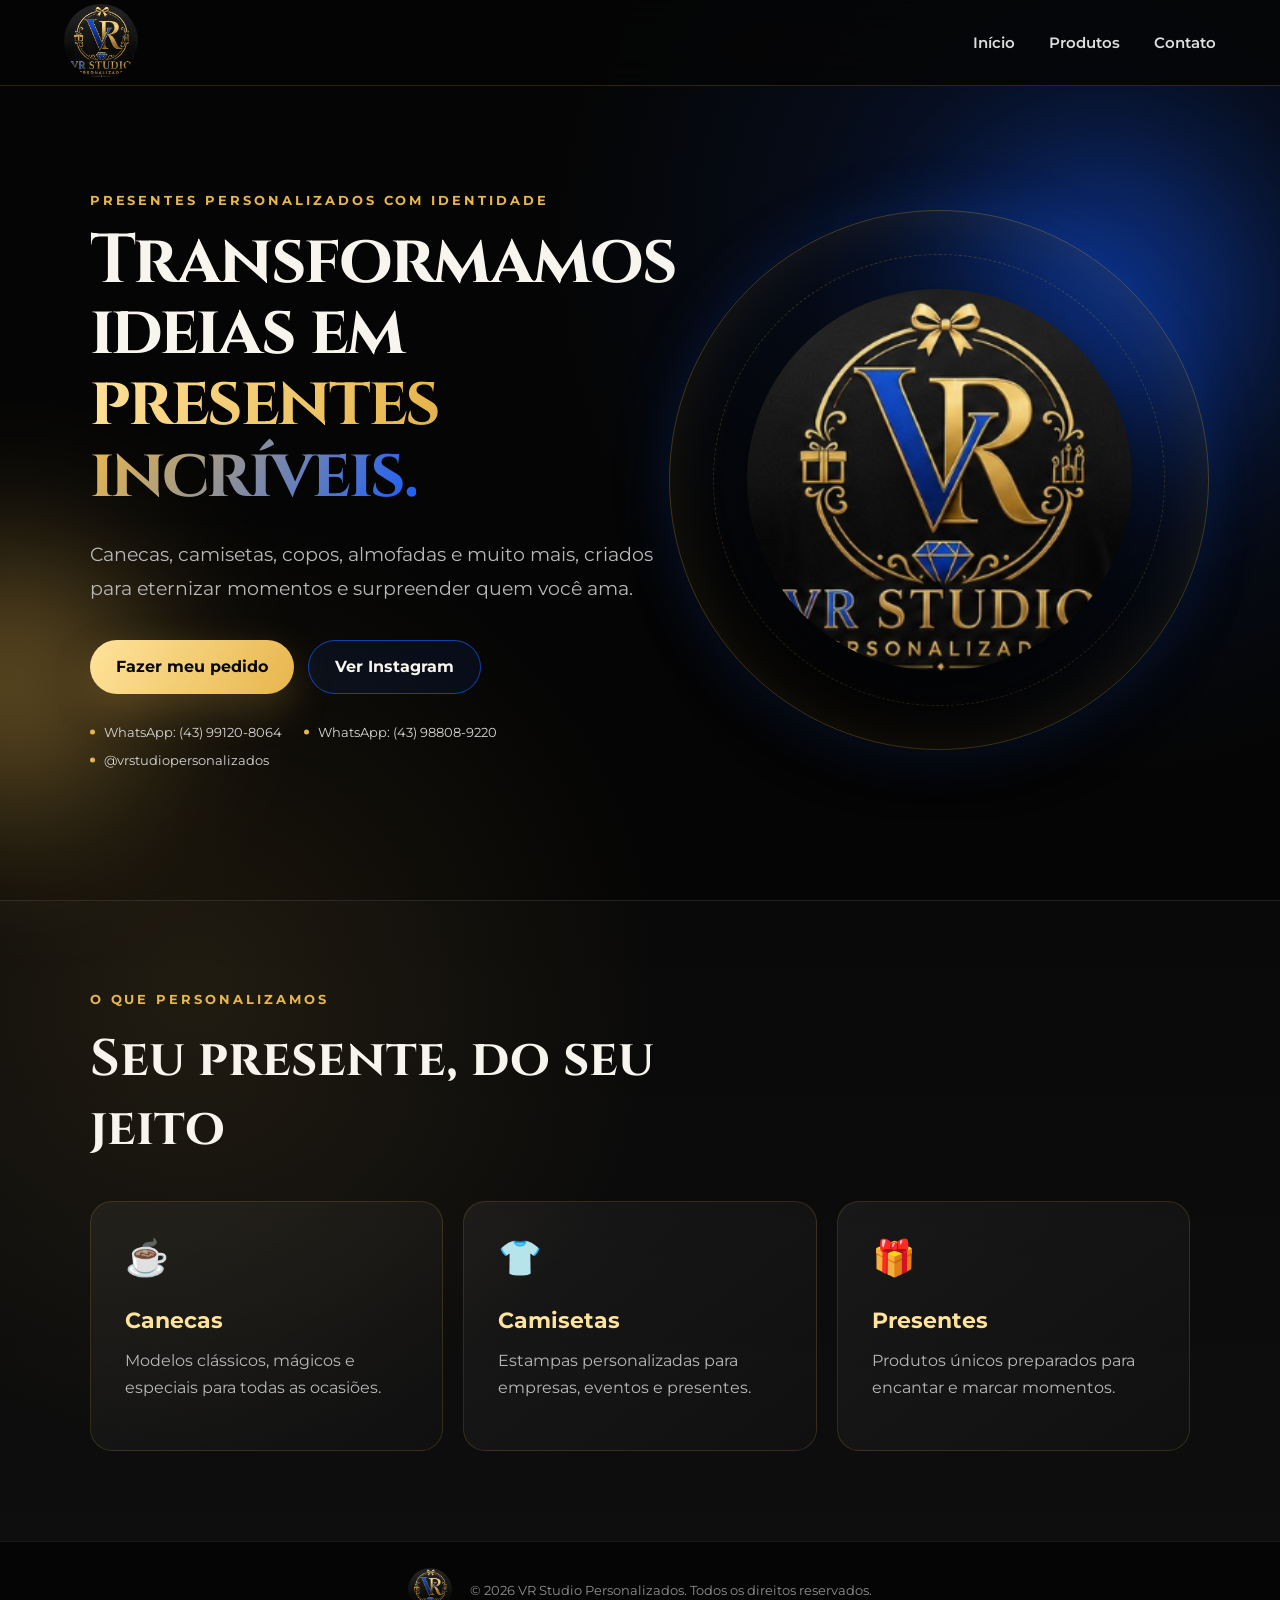
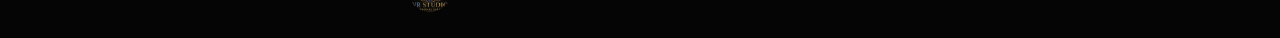
==== index.html @ 0f1881dd "Adicionar tela inicial do site" ====
<!DOCTYPE html>
<html lang="pt-BR">
<head>
  <meta charset="UTF-8">
  <meta name="viewport" content="width=device-width, initial-scale=1.0">
  <meta name="description" content="VR Studio Personalizados: presentes e produtos personalizados feitos para surpreender.">
  <title>VR Studio Personalizados</title>
  <link rel="preconnect" href="https://fonts.googleapis.com">
  <link rel="preconnect" href="https://fonts.gstatic.com" crossorigin>
  <link href="https://fonts.googleapis.com/css2?family=Cinzel:wght@500;600;700&family=Montserrat:wght@400;500;600;700&display=swap" rel="stylesheet">
  <link rel="stylesheet" href="style.css">
</head>
<body>
  <header class="topbar">
    <a class="brand" href="#inicio" aria-label="VR Studio Personalizados">
      <img src="assets/logo-vr-studio.png" alt="Logo VR Studio Personalizados">
    </a>

    <button class="menu-button" aria-label="Abrir menu" aria-expanded="false">
      <span></span><span></span><span></span>
    </button>

    <nav class="nav">
      <a href="#inicio">Início</a>
      <a href="#produtos">Produtos</a>
      <a href="#contato">Contato</a>
    </nav>
  </header>

  <main>
    <section class="hero" id="inicio">
      <div class="glow glow-one"></div>
      <div class="glow glow-two"></div>

      <div class="hero-content">
        <p class="eyebrow">Presentes personalizados com identidade</p>
        <h1>Transformamos ideias em <span>presentes incríveis.</span></h1>
        <p class="hero-text">
          Canecas, camisetas, copos, almofadas e muito mais, criados para
          eternizar momentos e surpreender quem você ama.
        </p>

        <div class="actions">
          <a class="button button-primary"
             href="https://wa.me/5543991208064?text=Olá%20VR%20Studio!%20Quero%20fazer%20um%20pedido."
             target="_blank" rel="noopener">
            Fazer meu pedido
          </a>
          <a class="button button-secondary"
             href="https://instagram.com/vrstudiopersonalizados"
             target="_blank" rel="noopener">
            Ver Instagram
          </a>
        </div>

        <div class="contacts" id="contato">
          <span>WhatsApp: (43) 99120-8064</span>
          <span>WhatsApp: (43) 98808-9220</span>
          <span>@vrstudiopersonalizados</span>
        </div>
      </div>

      <div class="hero-visual" aria-hidden="true">
        <div class="logo-halo"></div>
        <img src="assets/logo-vr-studio.png" alt="">
      </div>
    </section>

    <section class="products" id="produtos">
      <div class="section-heading">
        <p class="eyebrow">O que personalizamos</p>
        <h2>Seu presente, do seu jeito</h2>
      </div>

      <div class="product-grid">
        <article class="product-card">
          <span class="product-icon">☕</span>
          <h3>Canecas</h3>
          <p>Modelos clássicos, mágicos e especiais para todas as ocasiões.</p>
        </article>

        <article class="product-card">
          <span class="product-icon">👕</span>
          <h3>Camisetas</h3>
          <p>Estampas personalizadas para empresas, eventos e presentes.</p>
        </article>

        <article class="product-card">
          <span class="product-icon">🎁</span>
          <h3>Presentes</h3>
          <p>Produtos únicos preparados para encantar e marcar momentos.</p>
        </article>
      </div>
    </section>
  </main>

  <footer>
    <img src="assets/logo-vr-studio.png" alt="VR Studio Personalizados">
    <p>© <span id="year"></span> VR Studio Personalizados. Todos os direitos reservados.</p>
  </footer>

  <script src="script.js"></script>
</body>
</html>
---- style.css ----
:root {
  --black: #050505;
  --black-soft: #101010;
  --gold: #e7b64d;
  --gold-light: #ffe39b;
  --blue: #155cff;
  --white: #f8f5ee;
  --gray: #b8b8b8;
}

* {
  box-sizing: border-box;
  margin: 0;
  padding: 0;
}

html {
  scroll-behavior: smooth;
}

body {
  min-height: 100vh;
  overflow-x: hidden;
  color: var(--white);
  background:
    radial-gradient(circle at 85% 15%, rgba(21, 92, 255, .16), transparent 30%),
    radial-gradient(circle at 15% 60%, rgba(231, 182, 77, .10), transparent 32%),
    var(--black);
  font-family: "Montserrat", sans-serif;
}

a {
  color: inherit;
  text-decoration: none;
}

.topbar {
  position: fixed;
  z-index: 20;
  top: 0;
  left: 0;
  width: 100%;
  height: 86px;
  display: flex;
  align-items: center;
  justify-content: space-between;
  padding: 10px clamp(22px, 5vw, 80px);
  border-bottom: 1px solid rgba(231, 182, 77, .18);
  background: rgba(5, 5, 5, .82);
  backdrop-filter: blur(18px);
}

.brand img {
  width: 74px;
  height: 74px;
  object-fit: contain;
  border-radius: 50%;
}

.nav {
  display: flex;
  align-items: center;
  gap: 34px;
}

.nav a {
  position: relative;
  color: #dedede;
  font-weight: 600;
  font-size: .92rem;
}

.nav a::after {
  content: "";
  position: absolute;
  left: 0;
  bottom: -8px;
  width: 0;
  height: 2px;
  background: linear-gradient(90deg, var(--blue), var(--gold));
  transition: width .25s ease;
}

.nav a:hover::after {
  width: 100%;
}

.menu-button {
  display: none;
  width: 42px;
  height: 42px;
  border: 1px solid rgba(231, 182, 77, .35);
  border-radius: 10px;
  background: transparent;
  cursor: pointer;
}

.menu-button span {
  display: block;
  width: 20px;
  height: 2px;
  margin: 4px auto;
  background: var(--gold);
}

.hero {
  position: relative;
  min-height: 100vh;
  display: grid;
  grid-template-columns: 1.08fr .92fr;
  align-items: center;
  gap: 50px;
  padding: 130px clamp(24px, 7vw, 110px) 70px;
  isolation: isolate;
}

.hero-content {
  position: relative;
  z-index: 3;
  max-width: 720px;
}

.eyebrow {
  margin-bottom: 18px;
  color: var(--gold);
  font-size: .84rem;
  font-weight: 700;
  letter-spacing: .22em;
  text-transform: uppercase;
}

h1, h2 {
  font-family: "Cinzel", serif;
}

h1 {
  max-width: 790px;
  font-size: clamp(2.8rem, 5.4vw, 6rem);
  line-height: 1.03;
  letter-spacing: -.035em;
}

h1 span {
  color: transparent;
  background: linear-gradient(120deg, var(--gold-light), var(--gold), var(--blue));
  -webkit-background-clip: text;
  background-clip: text;
}

.hero-text {
  max-width: 650px;
  margin-top: 26px;
  color: var(--gray);
  font-size: clamp(1rem, 1.5vw, 1.2rem);
  line-height: 1.8;
}

.actions {
  display: flex;
  flex-wrap: wrap;
  gap: 14px;
  margin-top: 34px;
}

.button {
  min-height: 54px;
  display: inline-flex;
  align-items: center;
  justify-content: center;
  padding: 0 26px;
  border-radius: 999px;
  font-weight: 700;
  transition: transform .25s ease, box-shadow .25s ease, border-color .25s ease;
}

.button:hover {
  transform: translateY(-3px);
}

.button-primary {
  color: #080808;
  background: linear-gradient(120deg, var(--gold-light), var(--gold));
  box-shadow: 0 15px 40px rgba(231, 182, 77, .22);
}

.button-secondary {
  border: 1px solid rgba(21, 92, 255, .65);
  background: rgba(21, 92, 255, .08);
}

.contacts {
  display: flex;
  flex-wrap: wrap;
  gap: 12px 22px;
  margin-top: 30px;
  color: #d6d6d6;
  font-size: .84rem;
}

.contacts span {
  position: relative;
  padding-left: 14px;
}

.contacts span::before {
  content: "";
  position: absolute;
  top: 50%;
  left: 0;
  width: 5px;
  height: 5px;
  border-radius: 50%;
  background: var(--gold);
  transform: translateY(-50%);
}

.hero-visual {
  position: relative;
  z-index: 2;
  min-height: 560px;
  display: grid;
  place-items: center;
}

.hero-visual img {
  position: relative;
  z-index: 2;
  width: min(90%, 520px);
  border-radius: 50%;
  filter: drop-shadow(0 35px 50px rgba(0,0,0,.7));
  animation: float 5s ease-in-out infinite;
}

.logo-halo {
  position: absolute;
  width: min(78vw, 540px);
  aspect-ratio: 1;
  border: 1px solid rgba(231, 182, 77, .28);
  border-radius: 50%;
  box-shadow:
    0 0 60px rgba(21, 92, 255, .17),
    inset 0 0 60px rgba(231, 182, 77, .10);
}

.logo-halo::before,
.logo-halo::after {
  content: "";
  position: absolute;
  border-radius: 50%;
}

.logo-halo::before {
  inset: 8%;
  border: 1px dashed rgba(231, 182, 77, .22);
  animation: spin 22s linear infinite;
}

.logo-halo::after {
  inset: 18%;
  background: radial-gradient(circle, rgba(21, 92, 255, .21), transparent 65%);
}

.glow {
  position: absolute;
  z-index: 0;
  border-radius: 50%;
  filter: blur(80px);
  opacity: .42;
}

.glow-one {
  width: 300px;
  height: 300px;
  right: 2%;
  top: 17%;
  background: var(--blue);
}

.glow-two {
  width: 260px;
  height: 260px;
  left: -120px;
  bottom: 10%;
  background: var(--gold);
}

.products {
  padding: 90px clamp(24px, 7vw, 110px);
  border-top: 1px solid rgba(255,255,255,.07);
  background: linear-gradient(180deg, rgba(255,255,255,.015), rgba(255,255,255,.035));
}

.section-heading {
  max-width: 700px;
  margin-bottom: 38px;
}

.section-heading h2 {
  font-size: clamp(2rem, 4vw, 3.8rem);
}

.product-grid {
  display: grid;
  grid-template-columns: repeat(3, 1fr);
  gap: 20px;
}

.product-card {
  min-height: 250px;
  padding: 34px;
  border: 1px solid rgba(231, 182, 77, .16);
  border-radius: 22px;
  background: linear-gradient(145deg, rgba(255,255,255,.055), rgba(255,255,255,.015));
  transition: transform .3s ease, border-color .3s ease;
}

.product-card:hover {
  transform: translateY(-8px);
  border-color: rgba(231, 182, 77, .48);
}

.product-icon {
  display: block;
  margin-bottom: 28px;
  font-size: 2.2rem;
}

.product-card h3 {
  margin-bottom: 14px;
  color: var(--gold-light);
  font-size: 1.35rem;
}

.product-card p {
  color: var(--gray);
  line-height: 1.7;
}

footer {
  display: flex;
  align-items: center;
  justify-content: center;
  gap: 18px;
  padding: 26px;
  border-top: 1px solid rgba(255,255,255,.08);
  color: #909090;
  font-size: .82rem;
  text-align: center;
}

footer img {
  width: 44px;
  height: 44px;
  object-fit: cover;
  border-radius: 50%;
}

@keyframes float {
  0%, 100% { transform: translateY(0); }
  50% { transform: translateY(-14px); }
}

@keyframes spin {
  to { transform: rotate(360deg); }
}

@media (max-width: 900px) {
  .hero {
    grid-template-columns: 1fr;
    text-align: center;
    padding-top: 130px;
  }

  .hero-content,
  .hero-text {
    margin-left: auto;
    margin-right: auto;
  }

  .actions,
  .contacts {
    justify-content: center;
  }

  .hero-visual {
    min-height: 430px;
  }

  .product-grid {
    grid-template-columns: 1fr;
  }
}

@media (max-width: 680px) {
  .topbar {
    height: 76px;
  }

  .brand img {
    width: 60px;
    height: 60px;
  }

  .menu-button {
    display: block;
  }

  .nav {
    position: absolute;
    top: 76px;
    right: 18px;
    min-width: 190px;
    display: none;
    flex-direction: column;
    align-items: stretch;
    gap: 0;
    padding: 12px;
    border: 1px solid rgba(231, 182, 77, .22);
    border-radius: 14px;
    background: #0b0b0b;
  }

  .nav.open {
    display: flex;
  }

  .nav a {
    padding: 13px 14px;
  }

  .hero {
    padding-left: 20px;
    padding-right: 20px;
  }

  h1 {
    font-size: clamp(2.45rem, 13vw, 4.2rem);
  }

  .actions {
    flex-direction: column;
  }

  .button {
    width: 100%;
  }

  .hero-visual {
    min-height: 340px;
  }

  .products {
    padding-left: 20px;
    padding-right: 20px;
  }

  footer {
    flex-direction: column;
  }
}
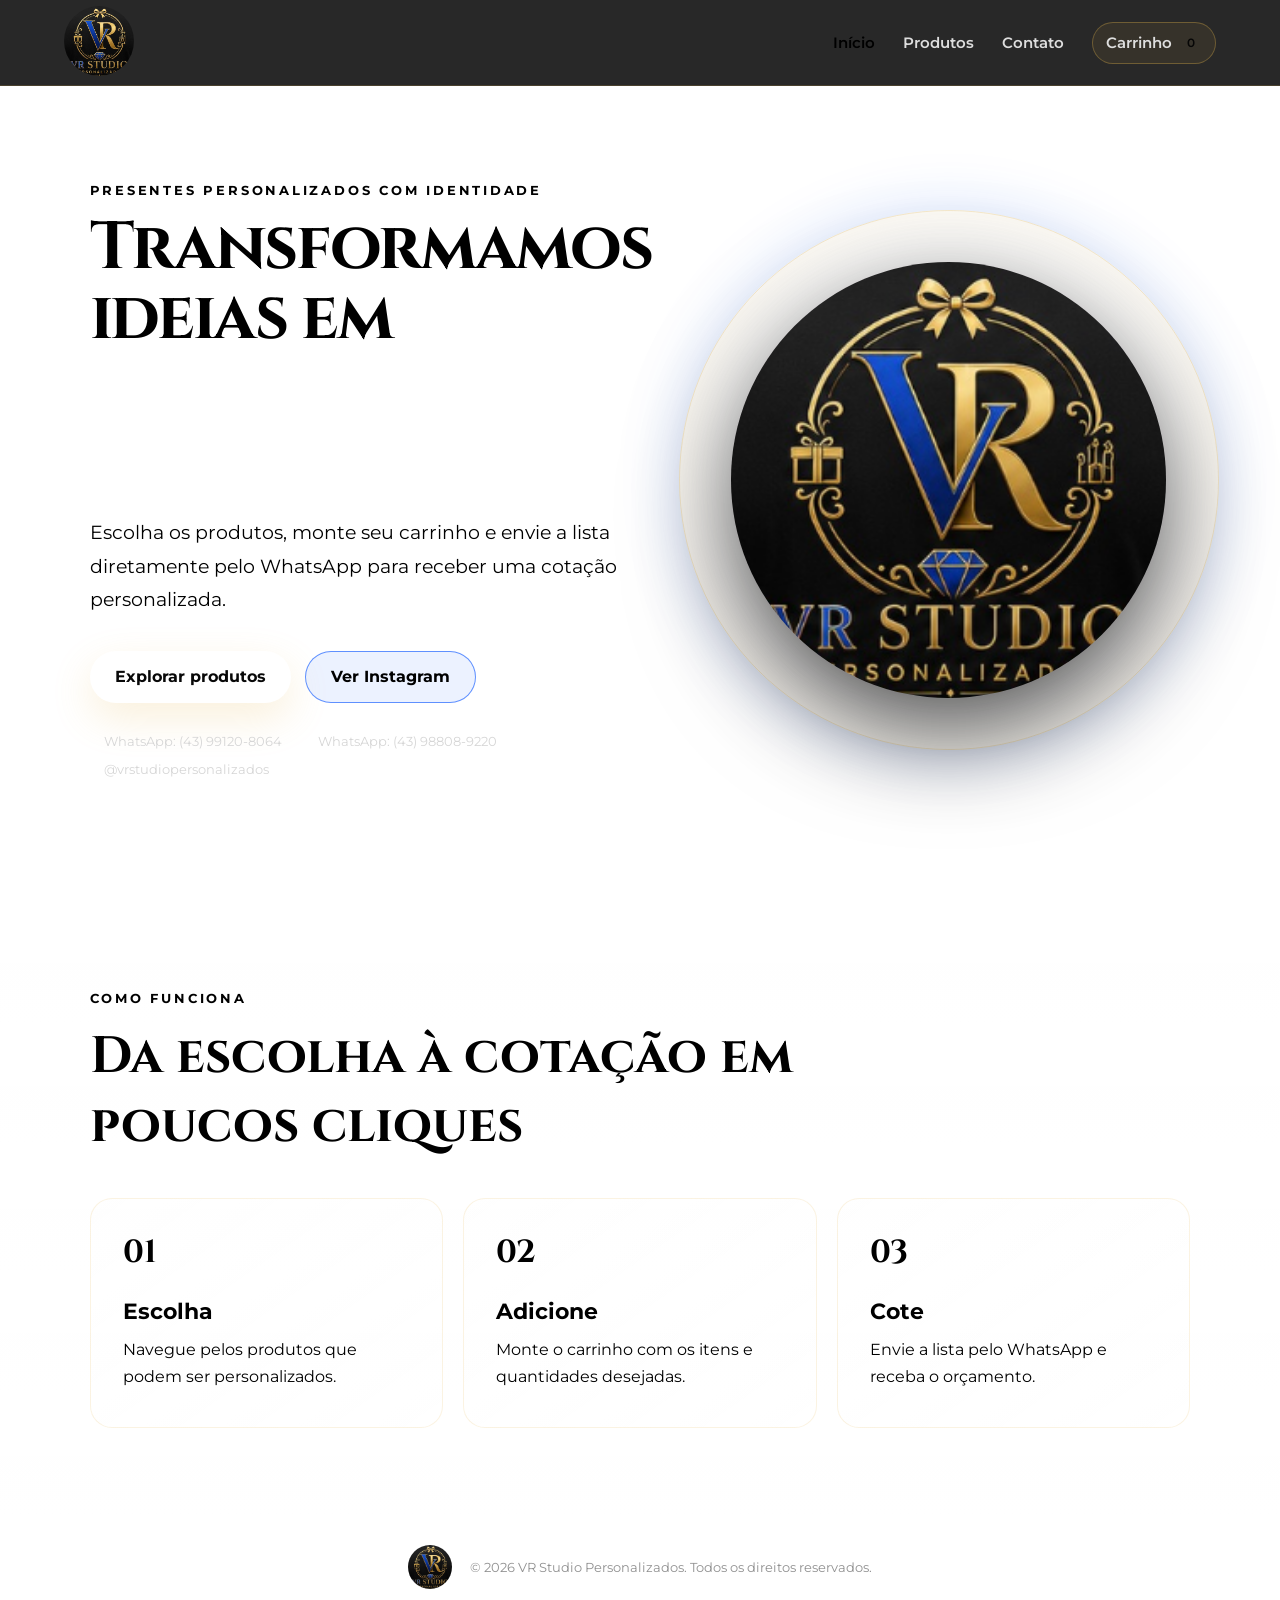
==== commit e06ce82a: "Adicionar página de produtos e carrinho" ====
--- a/index.html
+++ b/index.html
@@ -12,7 +12,7 @@
 </head>
 <body>
   <header class="topbar">
-    <a class="brand" href="#inicio" aria-label="VR Studio Personalizados">
+    <a class="brand" href="index.html" aria-label="VR Studio Personalizados">
       <img src="assets/logo-vr-studio.png" alt="Logo VR Studio Personalizados">
     </a>
 
@@ -21,9 +21,12 @@
     </button>
 
     <nav class="nav">
-      <a href="#inicio">Início</a>
-      <a href="#produtos">Produtos</a>
+      <a class="active" href="index.html">Início</a>
+      <a href="produtos.html">Produtos</a>
       <a href="#contato">Contato</a>
+      <a class="nav-cart" href="produtos.html#carrinho">
+        Carrinho <span class="cart-badge" data-cart-count>0</span>
+      </a>
     </nav>
   </header>
 
@@ -36,16 +39,12 @@
         <p class="eyebrow">Presentes personalizados com identidade</p>
         <h1>Transformamos ideias em <span>presentes incríveis.</span></h1>
         <p class="hero-text">
-          Canecas, camisetas, copos, almofadas e muito mais, criados para
-          eternizar momentos e surpreender quem você ama.
+          Escolha os produtos, monte seu carrinho e envie a lista diretamente
+          pelo WhatsApp para receber uma cotação personalizada.
         </p>
 
         <div class="actions">
-          <a class="button button-primary"
-             href="https://wa.me/5543991208064?text=Olá%20VR%20Studio!%20Quero%20fazer%20um%20pedido."
-             target="_blank" rel="noopener">
-            Fazer meu pedido
-          </a>
+          <a class="button button-primary" href="produtos.html">Explorar produtos</a>
           <a class="button button-secondary"
              href="https://instagram.com/vrstudiopersonalizados"
              target="_blank" rel="noopener">
@@ -66,29 +65,27 @@
       </div>
     </section>
 
-    <section class="products" id="produtos">
+    <section class="products-preview">
       <div class="section-heading">
-        <p class="eyebrow">O que personalizamos</p>
-        <h2>Seu presente, do seu jeito</h2>
+        <p class="eyebrow">Como funciona</p>
+        <h2>Da escolha à cotação em poucos cliques</h2>
       </div>
 
-      <div class="product-grid">
-        <article class="product-card">
-          <span class="product-icon">☕</span>
-          <h3>Canecas</h3>
-          <p>Modelos clássicos, mágicos e especiais para todas as ocasiões.</p>
+      <div class="steps-grid">
+        <article class="step-card">
+          <span>01</span>
+          <h3>Escolha</h3>
+          <p>Navegue pelos produtos que podem ser personalizados.</p>
         </article>
-
-        <article class="product-card">
-          <span class="product-icon">👕</span>
-          <h3>Camisetas</h3>
-          <p>Estampas personalizadas para empresas, eventos e presentes.</p>
+        <article class="step-card">
+          <span>02</span>
+          <h3>Adicione</h3>
+          <p>Monte o carrinho com os itens e quantidades desejadas.</p>
         </article>
-
-        <article class="product-card">
-          <span class="product-icon">🎁</span>
-          <h3>Presentes</h3>
-          <p>Produtos únicos preparados para encantar e marcar momentos.</p>
+        <article class="step-card">
+          <span>03</span>
+          <h3>Cote</h3>
+          <p>Envie a lista pelo WhatsApp e receba o orçamento.</p>
         </article>
       </div>
     </section>
@@ -96,9 +93,9 @@
 
   <footer>
     <img src="assets/logo-vr-studio.png" alt="VR Studio Personalizados">
-    <p>© <span id="year"></span> VR Studio Personalizados. Todos os direitos reservados.</p>
+    <p>© <span data-year></span> VR Studio Personalizados. Todos os direitos reservados.</p>
   </footer>
 
-  <script src="script.js"></script>
+  <script src="shared.js"></script>
 </body>
 </html>
--- a/style.css
+++ b/style.css
@@ -1,42 +1,35 @@
+\
 :root {
   --black: #050505;
   --black-soft: #101010;
+  --black-card: #151515;
   --gold: #e7b64d;
   --gold-light: #ffe39b;
   --blue: #155cff;
   --white: #f8f5ee;
   --gray: #b8b8b8;
-}
-
-* {
-  box-sizing: border-box;
-  margin: 0;
-  padding: 0;
-}
-
-html {
-  scroll-behavior: smooth;
-}
-
+  --danger: #ff6b6b;
+}
+
+* { box-sizing: border-box; margin: 0; padding: 0; }
+html { scroll-behavior: smooth; }
 body {
   min-height: 100vh;
   overflow-x: hidden;
   color: var(--white);
   background:
-    radial-gradient(circle at 85% 15%, rgba(21, 92, 255, .16), transparent 30%),
-    radial-gradient(circle at 15% 60%, rgba(231, 182, 77, .10), transparent 32%),
+    radial-gradient(circle at 85% 15%, rgba(21, 92, 255, .15), transparent 30%),
+    radial-gradient(circle at 15% 60%, rgba(231, 182, 77, .08), transparent 32%),
     var(--black);
   font-family: "Montserrat", sans-serif;
 }
-
-a {
-  color: inherit;
-  text-decoration: none;
-}
+body.cart-locked { overflow: hidden; }
+a { color: inherit; text-decoration: none; }
+button, input, textarea { font: inherit; }
 
 .topbar {
   position: fixed;
-  z-index: 20;
+  z-index: 50;
   top: 0;
   left: 0;
   width: 100%;
@@ -46,30 +39,24 @@
   justify-content: space-between;
   padding: 10px clamp(22px, 5vw, 80px);
   border-bottom: 1px solid rgba(231, 182, 77, .18);
-  background: rgba(5, 5, 5, .82);
+  background: rgba(5, 5, 5, .86);
   backdrop-filter: blur(18px);
 }
-
 .brand img {
-  width: 74px;
-  height: 74px;
-  object-fit: contain;
-  border-radius: 50%;
-}
-
-.nav {
-  display: flex;
-  align-items: center;
-  gap: 34px;
-}
-
-.nav a {
+  width: 70px;
+  height: 70px;
+  object-fit: cover;
+  object-position: center;
+  border-radius: 50%;
+}
+.nav { display: flex; align-items: center; gap: 28px; }
+.nav a, .nav-cart {
   position: relative;
   color: #dedede;
   font-weight: 600;
   font-size: .92rem;
 }
-
+.nav a.active { color: var(--gold-light); }
 .nav a::after {
   content: "";
   position: absolute;
@@ -80,11 +67,28 @@
   background: linear-gradient(90deg, var(--blue), var(--gold));
   transition: width .25s ease;
 }
-
-.nav a:hover::after {
-  width: 100%;
-}
-
+.nav a:hover::after, .nav a.active::after { width: 100%; }
+.nav-cart {
+  display: inline-flex;
+  align-items: center;
+  gap: 8px;
+  padding: 9px 13px;
+  border: 1px solid rgba(231, 182, 77, .32);
+  border-radius: 999px;
+  background: rgba(231, 182, 77, .07);
+  cursor: pointer;
+}
+.cart-badge {
+  min-width: 22px;
+  height: 22px;
+  display: inline-grid;
+  place-items: center;
+  padding: 0 5px;
+  border-radius: 999px;
+  color: #060606;
+  background: var(--gold);
+  font-size: .75rem;
+}
 .menu-button {
   display: none;
   width: 42px;
@@ -94,7 +98,6 @@
   background: transparent;
   cursor: pointer;
 }
-
 .menu-button span {
   display: block;
   width: 20px;
@@ -113,95 +116,61 @@
   padding: 130px clamp(24px, 7vw, 110px) 70px;
   isolation: isolate;
 }
-
-.hero-content {
-  position: relative;
-  z-index: 3;
-  max-width: 720px;
-}
-
+.hero-content { position: relative; z-index: 3; max-width: 720px; }
 .eyebrow {
-  margin-bottom: 18px;
+  margin-bottom: 16px;
   color: var(--gold);
-  font-size: .84rem;
+  font-size: .79rem;
   font-weight: 700;
   letter-spacing: .22em;
   text-transform: uppercase;
 }
-
-h1, h2 {
-  font-family: "Cinzel", serif;
-}
-
+h1, h2 { font-family: "Cinzel", serif; }
 h1 {
-  max-width: 790px;
-  font-size: clamp(2.8rem, 5.4vw, 6rem);
-  line-height: 1.03;
+  max-width: 800px;
+  font-size: clamp(2.75rem, 5.2vw, 5.8rem);
+  line-height: 1.04;
   letter-spacing: -.035em;
 }
-
 h1 span {
   color: transparent;
   background: linear-gradient(120deg, var(--gold-light), var(--gold), var(--blue));
   -webkit-background-clip: text;
   background-clip: text;
 }
-
-.hero-text {
+.hero-text, .catalog-hero > p:last-child {
   max-width: 650px;
-  margin-top: 26px;
+  margin-top: 25px;
   color: var(--gray);
-  font-size: clamp(1rem, 1.5vw, 1.2rem);
+  font-size: clamp(1rem, 1.5vw, 1.16rem);
   line-height: 1.8;
 }
-
-.actions {
-  display: flex;
-  flex-wrap: wrap;
-  gap: 14px;
-  margin-top: 34px;
-}
-
+.actions { display: flex; flex-wrap: wrap; gap: 14px; margin-top: 34px; }
 .button {
-  min-height: 54px;
+  min-height: 52px;
   display: inline-flex;
   align-items: center;
   justify-content: center;
-  padding: 0 26px;
+  padding: 0 25px;
+  border: 0;
   border-radius: 999px;
   font-weight: 700;
-  transition: transform .25s ease, box-shadow .25s ease, border-color .25s ease;
-}
-
-.button:hover {
-  transform: translateY(-3px);
-}
-
+  cursor: pointer;
+  transition: transform .25s ease, box-shadow .25s ease, opacity .25s ease;
+}
+.button:hover:not(:disabled) { transform: translateY(-3px); }
+.button:disabled { cursor: not-allowed; opacity: .45; }
 .button-primary {
   color: #080808;
   background: linear-gradient(120deg, var(--gold-light), var(--gold));
-  box-shadow: 0 15px 40px rgba(231, 182, 77, .22);
-}
-
+  box-shadow: 0 15px 40px rgba(231, 182, 77, .20);
+}
 .button-secondary {
   border: 1px solid rgba(21, 92, 255, .65);
   background: rgba(21, 92, 255, .08);
 }
-
-.contacts {
-  display: flex;
-  flex-wrap: wrap;
-  gap: 12px 22px;
-  margin-top: 30px;
-  color: #d6d6d6;
-  font-size: .84rem;
-}
-
-.contacts span {
-  position: relative;
-  padding-left: 14px;
-}
-
+.contacts { display: flex; flex-wrap: wrap; gap: 12px 22px; margin-top: 30px; color: #d6d6d6; font-size: .84rem; }
+.contacts span { position: relative; padding-left: 14px; }
 .contacts span::before {
   content: "";
   position: absolute;
@@ -213,128 +182,270 @@
   background: var(--gold);
   transform: translateY(-50%);
 }
-
-.hero-visual {
-  position: relative;
-  z-index: 2;
-  min-height: 560px;
-  display: grid;
-  place-items: center;
-}
-
+.hero-visual { position: relative; z-index: 2; min-height: 560px; display: grid; place-items: center; }
 .hero-visual img {
   position: relative;
   z-index: 2;
-  width: min(90%, 520px);
+  width: min(90%, 500px);
+  aspect-ratio: 1;
+  object-fit: cover;
   border-radius: 50%;
   filter: drop-shadow(0 35px 50px rgba(0,0,0,.7));
   animation: float 5s ease-in-out infinite;
 }
-
 .logo-halo {
   position: absolute;
   width: min(78vw, 540px);
   aspect-ratio: 1;
   border: 1px solid rgba(231, 182, 77, .28);
   border-radius: 50%;
-  box-shadow:
-    0 0 60px rgba(21, 92, 255, .17),
-    inset 0 0 60px rgba(231, 182, 77, .10);
-}
-
-.logo-halo::before,
-.logo-halo::after {
-  content: "";
-  position: absolute;
-  border-radius: 50%;
-}
-
-.logo-halo::before {
-  inset: 8%;
-  border: 1px dashed rgba(231, 182, 77, .22);
-  animation: spin 22s linear infinite;
-}
-
-.logo-halo::after {
-  inset: 18%;
-  background: radial-gradient(circle, rgba(21, 92, 255, .21), transparent 65%);
-}
-
-.glow {
-  position: absolute;
-  z-index: 0;
-  border-radius: 50%;
-  filter: blur(80px);
-  opacity: .42;
-}
-
-.glow-one {
-  width: 300px;
-  height: 300px;
-  right: 2%;
-  top: 17%;
-  background: var(--blue);
-}
-
-.glow-two {
-  width: 260px;
-  height: 260px;
-  left: -120px;
-  bottom: 10%;
-  background: var(--gold);
-}
-
-.products {
+  box-shadow: 0 0 60px rgba(21, 92, 255, .17), inset 0 0 60px rgba(231, 182, 77, .10);
+}
+.glow { position: absolute; z-index: 0; border-radius: 50%; filter: blur(80px); opacity: .42; }
+.glow-one { width: 300px; height: 300px; right: 2%; top: 17%; background: var(--blue); }
+.glow-two { width: 260px; height: 260px; left: -120px; bottom: 10%; background: var(--gold); }
+
+.products-preview {
   padding: 90px clamp(24px, 7vw, 110px);
   border-top: 1px solid rgba(255,255,255,.07);
   background: linear-gradient(180deg, rgba(255,255,255,.015), rgba(255,255,255,.035));
 }
-
-.section-heading {
-  max-width: 700px;
-  margin-bottom: 38px;
-}
-
-.section-heading h2 {
-  font-size: clamp(2rem, 4vw, 3.8rem);
-}
-
-.product-grid {
-  display: grid;
-  grid-template-columns: repeat(3, 1fr);
-  gap: 20px;
-}
-
-.product-card {
-  min-height: 250px;
-  padding: 34px;
+.section-heading { max-width: 800px; margin-bottom: 38px; }
+.section-heading h2 { font-size: clamp(2rem, 4vw, 3.7rem); }
+.steps-grid { display: grid; grid-template-columns: repeat(3, 1fr); gap: 20px; }
+.step-card {
+  min-height: 230px;
+  padding: 32px;
   border: 1px solid rgba(231, 182, 77, .16);
   border-radius: 22px;
-  background: linear-gradient(145deg, rgba(255,255,255,.055), rgba(255,255,255,.015));
+  background: linear-gradient(145deg, rgba(255,255,255,.05), rgba(255,255,255,.015));
+}
+.step-card > span { color: var(--blue); font-family: "Cinzel", serif; font-size: 2rem; font-weight: 700; }
+.step-card h3 { margin: 24px 0 12px; color: var(--gold-light); font-size: 1.35rem; }
+.step-card p { color: var(--gray); line-height: 1.7; }
+
+.catalog-page { min-height: 100vh; padding: 135px clamp(20px, 6vw, 90px) 90px; }
+.catalog-hero { max-width: 850px; margin-bottom: 48px; }
+.catalog-hero h1 { font-size: clamp(2.5rem, 5vw, 5rem); }
+.catalog-controls {
+  display: flex;
+  flex-wrap: wrap;
+  align-items: end;
+  justify-content: space-between;
+  gap: 22px;
+  margin-bottom: 34px;
+  padding: 20px;
+  border: 1px solid rgba(255,255,255,.08);
+  border-radius: 20px;
+  background: rgba(255,255,255,.025);
+}
+.search-box { flex: 1 1 280px; }
+.search-box span, .cart-notes span {
+  display: block;
+  margin-bottom: 9px;
+  color: var(--gold-light);
+  font-size: .8rem;
+  font-weight: 700;
+}
+.search-box input, .cart-notes textarea {
+  width: 100%;
+  color: var(--white);
+  border: 1px solid rgba(255,255,255,.15);
+  border-radius: 13px;
+  outline: none;
+  background: #0b0b0b;
+}
+.search-box input { height: 48px; padding: 0 16px; }
+.cart-notes textarea { padding: 13px; resize: vertical; }
+.search-box input:focus, .cart-notes textarea:focus { border-color: var(--gold); }
+.category-filter { display: flex; flex-wrap: wrap; gap: 8px; }
+.filter-button {
+  min-height: 42px;
+  padding: 0 15px;
+  color: #d7d7d7;
+  border: 1px solid rgba(255,255,255,.12);
+  border-radius: 999px;
+  background: transparent;
+  cursor: pointer;
+}
+.filter-button.active, .filter-button:hover {
+  color: #080808;
+  border-color: var(--gold);
+  background: var(--gold);
+}
+.catalog-grid {
+  display: grid;
+  grid-template-columns: repeat(3, minmax(0, 1fr));
+  gap: 22px;
+}
+.product-card {
+  overflow: hidden;
+  display: flex;
+  flex-direction: column;
+  border: 1px solid rgba(231, 182, 77, .16);
+  border-radius: 23px;
+  background: linear-gradient(145deg, rgba(255,255,255,.06), rgba(255,255,255,.018));
   transition: transform .3s ease, border-color .3s ease;
 }
-
-.product-card:hover {
-  transform: translateY(-8px);
-  border-color: rgba(231, 182, 77, .48);
-}
-
-.product-icon {
-  display: block;
-  margin-bottom: 28px;
-  font-size: 2.2rem;
-}
-
-.product-card h3 {
-  margin-bottom: 14px;
-  color: var(--gold-light);
-  font-size: 1.35rem;
-}
-
-.product-card p {
+.product-card:hover { transform: translateY(-7px); border-color: rgba(231, 182, 77, .48); }
+.product-art {
+  position: relative;
+  min-height: 200px;
+  display: grid;
+  place-items: center;
+  overflow: hidden;
+  background:
+    radial-gradient(circle, rgba(21,92,255,.25), transparent 55%),
+    linear-gradient(145deg, #111, #070707);
+}
+.product-art::after {
+  content: "";
+  position: absolute;
+  width: 150px;
+  height: 150px;
+  border: 1px solid rgba(231,182,77,.3);
+  border-radius: 50%;
+}
+.product-emoji { position: relative; z-index: 2; font-size: 4.5rem; filter: drop-shadow(0 12px 18px rgba(0,0,0,.6)); }
+.product-content { flex: 1; display: flex; flex-direction: column; padding: 24px; }
+.product-category { margin-bottom: 8px; color: var(--blue); font-size: .72rem; font-weight: 800; letter-spacing: .14em; text-transform: uppercase; }
+.product-content h2 { font-family: "Montserrat", sans-serif; font-size: 1.28rem; }
+.product-content p { flex: 1; margin: 12px 0 22px; color: var(--gray); line-height: 1.65; }
+.add-button { width: 100%; min-height: 48px; }
+.empty-products { padding: 60px 20px; text-align: center; }
+.empty-products p { margin-top: 12px; color: var(--gray); }
+
+.floating-cart {
+  position: fixed;
+  z-index: 40;
+  right: 24px;
+  bottom: 24px;
+  width: 64px;
+  height: 64px;
+  display: grid;
+  place-items: center;
+  border: 1px solid rgba(231,182,77,.6);
+  border-radius: 50%;
+  color: #050505;
+  background: linear-gradient(145deg, var(--gold-light), var(--gold));
+  box-shadow: 0 14px 42px rgba(0,0,0,.5);
+  cursor: pointer;
+}
+.floating-cart > span { font-size: 1.45rem; }
+.floating-cart strong {
+  position: absolute;
+  top: -5px;
+  right: -4px;
+  min-width: 24px;
+  height: 24px;
+  display: grid;
+  place-items: center;
+  padding: 0 5px;
+  border: 2px solid var(--black);
+  border-radius: 999px;
+  color: white;
+  background: var(--blue);
+  font-size: .72rem;
+}
+.cart-overlay {
+  position: fixed;
+  z-index: 70;
+  inset: 0;
+  background: rgba(0,0,0,.72);
+  backdrop-filter: blur(3px);
+}
+.cart-drawer {
+  position: fixed;
+  z-index: 80;
+  top: 0;
+  right: 0;
+  width: min(100%, 470px);
+  height: 100dvh;
+  display: flex;
+  flex-direction: column;
+  border-left: 1px solid rgba(231,182,77,.22);
+  background: #090909;
+  box-shadow: -20px 0 70px rgba(0,0,0,.55);
+  transform: translateX(105%);
+  transition: transform .32s ease;
+}
+.cart-drawer.open { transform: translateX(0); }
+.cart-header {
+  display: flex;
+  align-items: start;
+  justify-content: space-between;
+  padding: 25px;
+  border-bottom: 1px solid rgba(255,255,255,.08);
+}
+.cart-header h2 { font-size: 1.65rem; }
+.cart-close-button {
+  width: 42px;
+  height: 42px;
+  color: var(--white);
+  border: 1px solid rgba(255,255,255,.14);
+  border-radius: 50%;
+  background: transparent;
+  font-size: 1.7rem;
+  cursor: pointer;
+}
+.cart-items { flex: 1; overflow-y: auto; padding: 15px 22px; }
+.cart-item {
+  display: grid;
+  grid-template-columns: 55px 1fr auto;
+  gap: 13px;
+  align-items: center;
+  padding: 16px 0;
+  border-bottom: 1px solid rgba(255,255,255,.07);
+}
+.cart-item-icon {
+  width: 55px;
+  height: 55px;
+  display: grid;
+  place-items: center;
+  border-radius: 13px;
+  background: rgba(21,92,255,.12);
+  font-size: 1.8rem;
+}
+.cart-item h3 { font-size: .95rem; }
+.quantity-control { display: flex; align-items: center; gap: 9px; margin-top: 9px; }
+.quantity-control button {
+  width: 28px;
+  height: 28px;
+  color: var(--white);
+  border: 1px solid rgba(255,255,255,.16);
+  border-radius: 50%;
+  background: transparent;
+  cursor: pointer;
+}
+.remove-item {
+  padding: 6px;
+  color: var(--danger);
+  border: 0;
+  background: transparent;
+  cursor: pointer;
+}
+.cart-empty { flex: 1; display: grid; place-content: center; padding: 40px; text-align: center; }
+.cart-empty > span { font-size: 3rem; }
+.cart-empty h3 { margin: 14px 0 8px; }
+.cart-empty p { color: var(--gray); }
+.cart-footer {
+  padding: 22px;
+  border-top: 1px solid rgba(255,255,255,.08);
+  background: #0d0d0d;
+}
+.cart-summary { display: flex; justify-content: space-between; margin: 17px 0; }
+.quote-button { width: 100%; }
+.clear-cart-button {
+  width: 100%;
+  margin-top: 10px;
+  padding: 10px;
   color: var(--gray);
-  line-height: 1.7;
-}
+  border: 0;
+  background: transparent;
+  cursor: pointer;
+}
+.clear-cart-button:disabled { opacity: .35; cursor: not-allowed; }
+.cart-hint { margin-top: 9px; color: #838383; font-size: .72rem; line-height: 1.5; text-align: center; }
 
 footer {
   display: flex;
@@ -347,114 +458,49 @@
   font-size: .82rem;
   text-align: center;
 }
-
-footer img {
-  width: 44px;
-  height: 44px;
-  object-fit: cover;
-  border-radius: 50%;
-}
-
-@keyframes float {
-  0%, 100% { transform: translateY(0); }
-  50% { transform: translateY(-14px); }
-}
-
-@keyframes spin {
-  to { transform: rotate(360deg); }
-}
-
-@media (max-width: 900px) {
-  .hero {
-    grid-template-columns: 1fr;
-    text-align: center;
-    padding-top: 130px;
-  }
-
-  .hero-content,
-  .hero-text {
-    margin-left: auto;
-    margin-right: auto;
-  }
-
-  .actions,
-  .contacts {
-    justify-content: center;
-  }
-
-  .hero-visual {
-    min-height: 430px;
-  }
-
-  .product-grid {
-    grid-template-columns: 1fr;
-  }
-}
-
-@media (max-width: 680px) {
-  .topbar {
-    height: 76px;
-  }
-
-  .brand img {
-    width: 60px;
-    height: 60px;
-  }
-
-  .menu-button {
-    display: block;
-  }
-
+footer img { width: 44px; height: 44px; object-fit: cover; border-radius: 50%; }
+
+@keyframes float { 0%, 100% { transform: translateY(0); } 50% { transform: translateY(-14px); } }
+
+@media (max-width: 980px) {
+  .hero { grid-template-columns: 1fr; text-align: center; padding-top: 130px; }
+  .hero-content, .hero-text { margin-left: auto; margin-right: auto; }
+  .actions, .contacts { justify-content: center; }
+  .hero-visual { min-height: 420px; }
+  .catalog-grid { grid-template-columns: repeat(2, minmax(0, 1fr)); }
+}
+@media (max-width: 760px) {
+  .topbar { height: 76px; }
+  .brand img { width: 58px; height: 58px; }
+  .menu-button { display: block; }
   .nav {
     position: absolute;
     top: 76px;
     right: 18px;
-    min-width: 190px;
+    min-width: 210px;
     display: none;
     flex-direction: column;
     align-items: stretch;
-    gap: 0;
+    gap: 4px;
     padding: 12px;
     border: 1px solid rgba(231, 182, 77, .22);
     border-radius: 14px;
     background: #0b0b0b;
   }
-
-  .nav.open {
-    display: flex;
-  }
-
-  .nav a {
-    padding: 13px 14px;
-  }
-
-  .hero {
-    padding-left: 20px;
-    padding-right: 20px;
-  }
-
-  h1 {
-    font-size: clamp(2.45rem, 13vw, 4.2rem);
-  }
-
-  .actions {
-    flex-direction: column;
-  }
-
-  .button {
-    width: 100%;
-  }
-
-  .hero-visual {
-    min-height: 340px;
-  }
-
-  .products {
-    padding-left: 20px;
-    padding-right: 20px;
-  }
-
-  footer {
-    flex-direction: column;
-  }
-}
+  .nav.open { display: flex; }
+  .nav a, .nav-cart { padding: 13px 14px; }
+  .steps-grid, .catalog-grid { grid-template-columns: 1fr; }
+  .catalog-page { padding-top: 115px; }
+}
+@media (max-width: 540px) {
+  .hero, .products-preview, .catalog-page { padding-left: 18px; padding-right: 18px; }
+  h1 { font-size: clamp(2.35rem, 13vw, 4rem); }
+  .actions { flex-direction: column; }
+  .button { width: 100%; }
+  .hero-visual { min-height: 320px; }
+  .catalog-controls { padding: 15px; }
+  .category-filter { width: 100%; }
+  .filter-button { flex: 1 1 auto; }
+  .floating-cart { right: 16px; bottom: 16px; }
+  footer { flex-direction: column; }
+}
